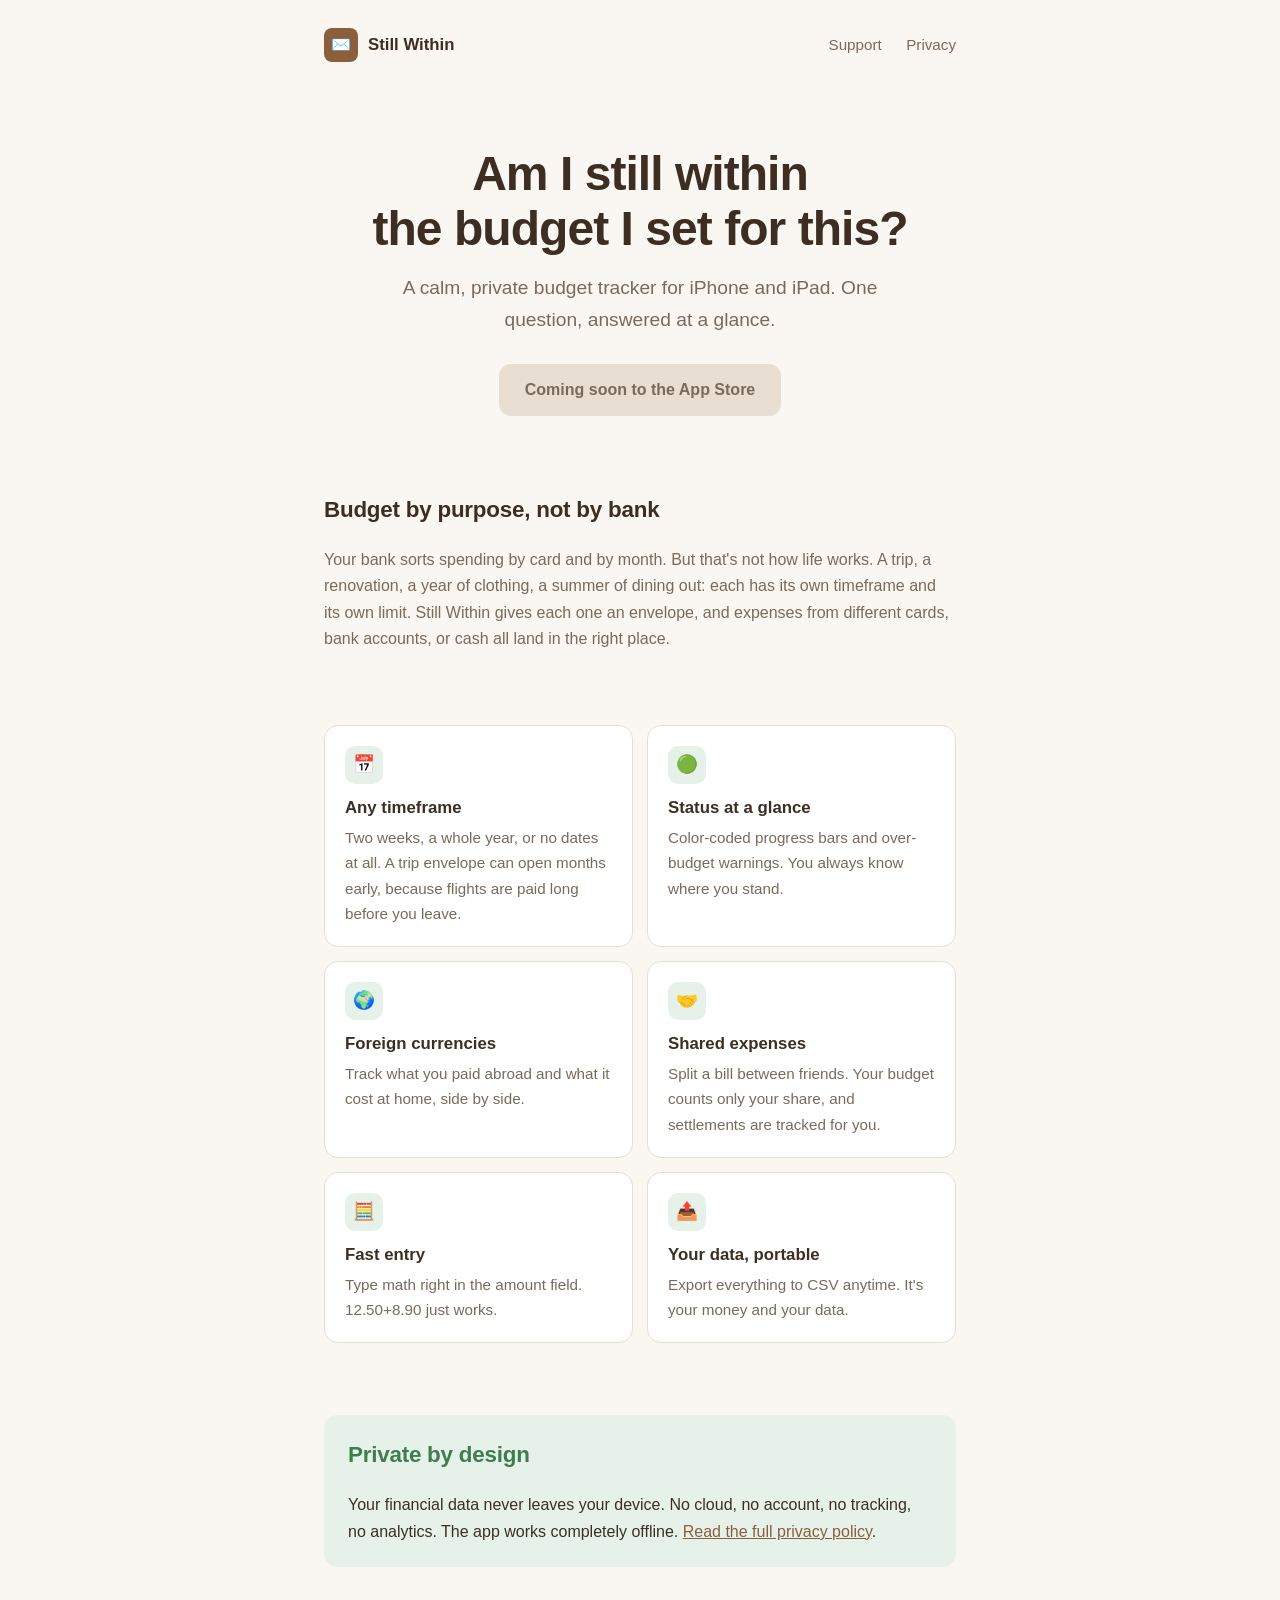
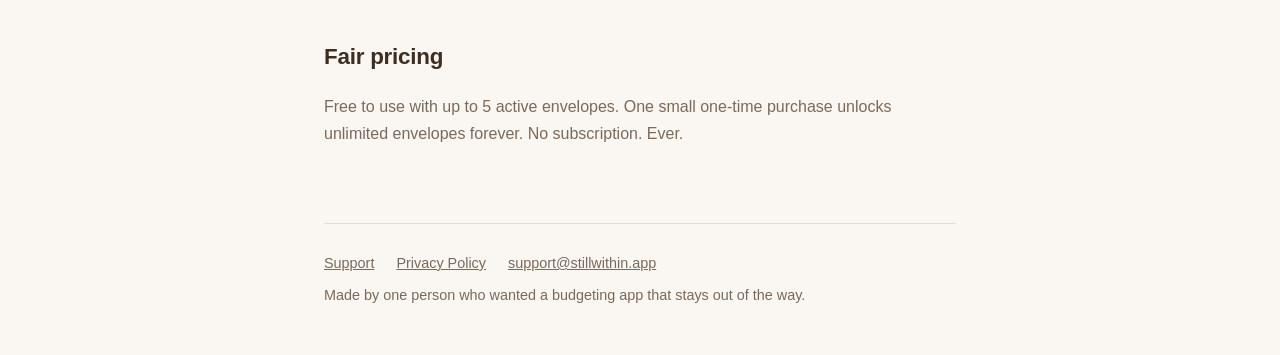
==== index.html @ 3f64d470 "Still Within website: landing, privacy, support Co-Authored-By: Claude Fable 5 <noreply@anthropic.co" ====
<!DOCTYPE html>
<html lang="en">
<head>
  <meta charset="utf-8">
  <meta name="viewport" content="width=device-width, initial-scale=1">
  <title>Still Within - Calm envelope budgeting for iPhone</title>
  <meta name="description" content="Still Within is a calm, private budget tracker for iPhone. Envelope budgeting on any timeframe. No accounts, no ads, no cloud. One question: am I still within?">
  <link rel="icon" href="data:image/svg+xml,<svg xmlns=%22http://www.w3.org/2000/svg%22 viewBox=%220 0 100 100%22><rect width=%22100%22 height=%22100%22 rx=%2222%22 fill=%22%238b5e3c%22/><text x=%2250%22 y=%2268%22 font-size=%2252%22 text-anchor=%22middle%22>✉️</text></svg>">
  <link rel="stylesheet" href="styles.css">
</head>
<body>
  <div class="wrap">
    <header>
      <nav>
        <a class="brand" href="/"><span class="mark">✉️</span>Still Within</a>
        <span class="links">
          <a href="/support/">Support</a>
          <a href="/privacy/">Privacy</a>
        </span>
      </nav>
    </header>

    <main>
      <div class="hero">
        <h1>Am I still within<br>the budget I set for this?</h1>
        <p class="tagline">A calm, private budget tracker for iPhone and iPad. One question, answered at a glance.</p>
        <span class="badge soon">Coming soon to the App&nbsp;Store</span>
      </div>

      <section>
        <h2>Budget by purpose, not by bank</h2>
        <p class="muted">Your bank sorts spending by card and by month. But that's not how life works. A trip, a renovation, a year of clothing, a summer of dining out: each has its own timeframe and its own limit. Still Within gives each one an envelope, and expenses from different cards, bank accounts, or cash all land in the right place.</p>
      </section>

      <section>
        <div class="features">
          <div class="card">
            <span class="icon">📅</span>
            <h3>Any timeframe</h3>
            <p>Two weeks, a whole year, or no dates at all. A trip envelope can open months early, because flights are paid long before you leave.</p>
          </div>
          <div class="card">
            <span class="icon">🟢</span>
            <h3>Status at a glance</h3>
            <p>Color-coded progress bars and over-budget warnings. You always know where you stand.</p>
          </div>
          <div class="card">
            <span class="icon">🌍</span>
            <h3>Foreign currencies</h3>
            <p>Track what you paid abroad and what it cost at home, side by side.</p>
          </div>
          <div class="card">
            <span class="icon">🤝</span>
            <h3>Shared expenses</h3>
            <p>Split a bill between friends. Your budget counts only your share, and settlements are tracked for you.</p>
          </div>
          <div class="card">
            <span class="icon">🧮</span>
            <h3>Fast entry</h3>
            <p>Type math right in the amount field. 12.50+8.90 just works.</p>
          </div>
          <div class="card">
            <span class="icon">📤</span>
            <h3>Your data, portable</h3>
            <p>Export everything to CSV anytime. It's your money and your data.</p>
          </div>
        </div>
      </section>

      <section>
        <div class="callout">
          <h2>Private by design</h2>
          <p>Your financial data never leaves your device. No cloud, no account, no tracking, no analytics. The app works completely offline. <a href="/privacy/">Read the full privacy policy</a>.</p>
        </div>
      </section>

      <section>
        <h2>Fair pricing</h2>
        <p class="muted">Free to use with up to 5 active envelopes. One small one-time purchase unlocks unlimited envelopes forever. No subscription. Ever.</p>
      </section>
    </main>

    <footer>
      <div class="links">
        <a href="/support/">Support</a>
        <a href="/privacy/">Privacy Policy</a>
        <a href="mailto:support@stillwithin.app">support@stillwithin.app</a>
      </div>
      <div>Made by one person who wanted a budgeting app that stays out of the way.</div>
    </footer>
  </div>
</body>
</html>
---- styles.css ----
/* Still Within - stillwithin.app */

:root {
  --bg: #faf6f1;
  --bg-card: #ffffff;
  --text: #3d2e23;
  --text-soft: #7a6a5c;
  --brown: #8b5e3c;
  --brown-deep: #6f4a2f;
  --green: #3e7d4f;
  --green-soft: #e6f2e9;
  --border: #e8ded2;
  --radius: 14px;
}

@media (prefers-color-scheme: dark) {
  :root {
    --bg: #1e1915;
    --bg-card: #2a231d;
    --text: #f0e8df;
    --text-soft: #b3a595;
    --brown: #c99b6f;
    --brown-deep: #dfb891;
    --green: #7cc08f;
    --green-soft: #263a2c;
    --border: #3d332a;
  }
}

* { margin: 0; padding: 0; box-sizing: border-box; }

body {
  font-family: -apple-system, BlinkMacSystemFont, "Segoe UI", Roboto, Helvetica, Arial, sans-serif;
  background: var(--bg);
  color: var(--text);
  line-height: 1.65;
  -webkit-font-smoothing: antialiased;
}

.wrap {
  max-width: 680px;
  margin: 0 auto;
  padding: 0 24px;
}

/* Header / nav */
header {
  padding: 28px 0;
}

nav {
  display: flex;
  align-items: center;
  justify-content: space-between;
  gap: 16px;
}

.brand {
  display: flex;
  align-items: center;
  gap: 10px;
  text-decoration: none;
  color: var(--text);
  font-weight: 700;
  font-size: 1.05rem;
}

.brand .mark {
  width: 34px;
  height: 34px;
  border-radius: 8px;
  background: var(--brown);
  display: inline-flex;
  align-items: center;
  justify-content: center;
  font-size: 1rem;
}

nav .links a {
  color: var(--text-soft);
  text-decoration: none;
  font-size: 0.95rem;
  margin-left: 20px;
}

nav .links a:hover { color: var(--brown); }

/* Hero */
.hero {
  text-align: center;
  padding: 56px 0 40px;
}

.hero h1 {
  font-size: clamp(2rem, 6vw, 3rem);
  line-height: 1.15;
  letter-spacing: -0.02em;
  margin-bottom: 16px;
}

.hero .tagline {
  font-size: 1.2rem;
  color: var(--text-soft);
  max-width: 480px;
  margin: 0 auto 28px;
}

.badge {
  display: inline-block;
  background: var(--text);
  color: var(--bg);
  text-decoration: none;
  font-weight: 600;
  padding: 13px 26px;
  border-radius: 12px;
  font-size: 1rem;
}

.badge:hover { opacity: 0.85; }

.badge.soon {
  background: var(--border);
  color: var(--text-soft);
  cursor: default;
}

/* Sections */
section { padding: 36px 0; }

h2 {
  font-size: 1.4rem;
  margin-bottom: 18px;
  letter-spacing: -0.01em;
}

h3 {
  font-size: 1.05rem;
  margin: 22px 0 6px;
}

p + p { margin-top: 12px; }

.muted { color: var(--text-soft); }

/* Feature cards */
.features {
  display: grid;
  grid-template-columns: repeat(auto-fit, minmax(240px, 1fr));
  gap: 14px;
}

.card {
  background: var(--bg-card);
  border: 1px solid var(--border);
  border-radius: var(--radius);
  padding: 20px;
}

.card .icon {
  display: inline-flex;
  width: 38px;
  height: 38px;
  border-radius: 10px;
  background: var(--green-soft);
  align-items: center;
  justify-content: center;
  font-size: 1.1rem;
  margin-bottom: 10px;
}

.card h3 { margin: 0 0 4px; }
.card p { color: var(--text-soft); font-size: 0.95rem; }

/* Callout */
.callout {
  background: var(--green-soft);
  border-radius: var(--radius);
  padding: 22px 24px;
}

.callout h2 { color: var(--green); }

/* FAQ */
details {
  background: var(--bg-card);
  border: 1px solid var(--border);
  border-radius: var(--radius);
  padding: 16px 20px;
  margin-bottom: 10px;
}

details summary {
  font-weight: 600;
  cursor: pointer;
}

details p { margin-top: 10px; color: var(--text-soft); }

/* Lists in text pages */
main ul { margin: 10px 0 10px 22px; }
main li { margin-bottom: 6px; }

a { color: var(--brown); }

/* Footer */
footer {
  border-top: 1px solid var(--border);
  margin-top: 40px;
  padding: 28px 0 48px;
  font-size: 0.9rem;
  color: var(--text-soft);
}

footer .links { margin-bottom: 8px; }

footer a {
  color: var(--text-soft);
  margin-right: 18px;
}

footer a:hover { color: var(--brown); }
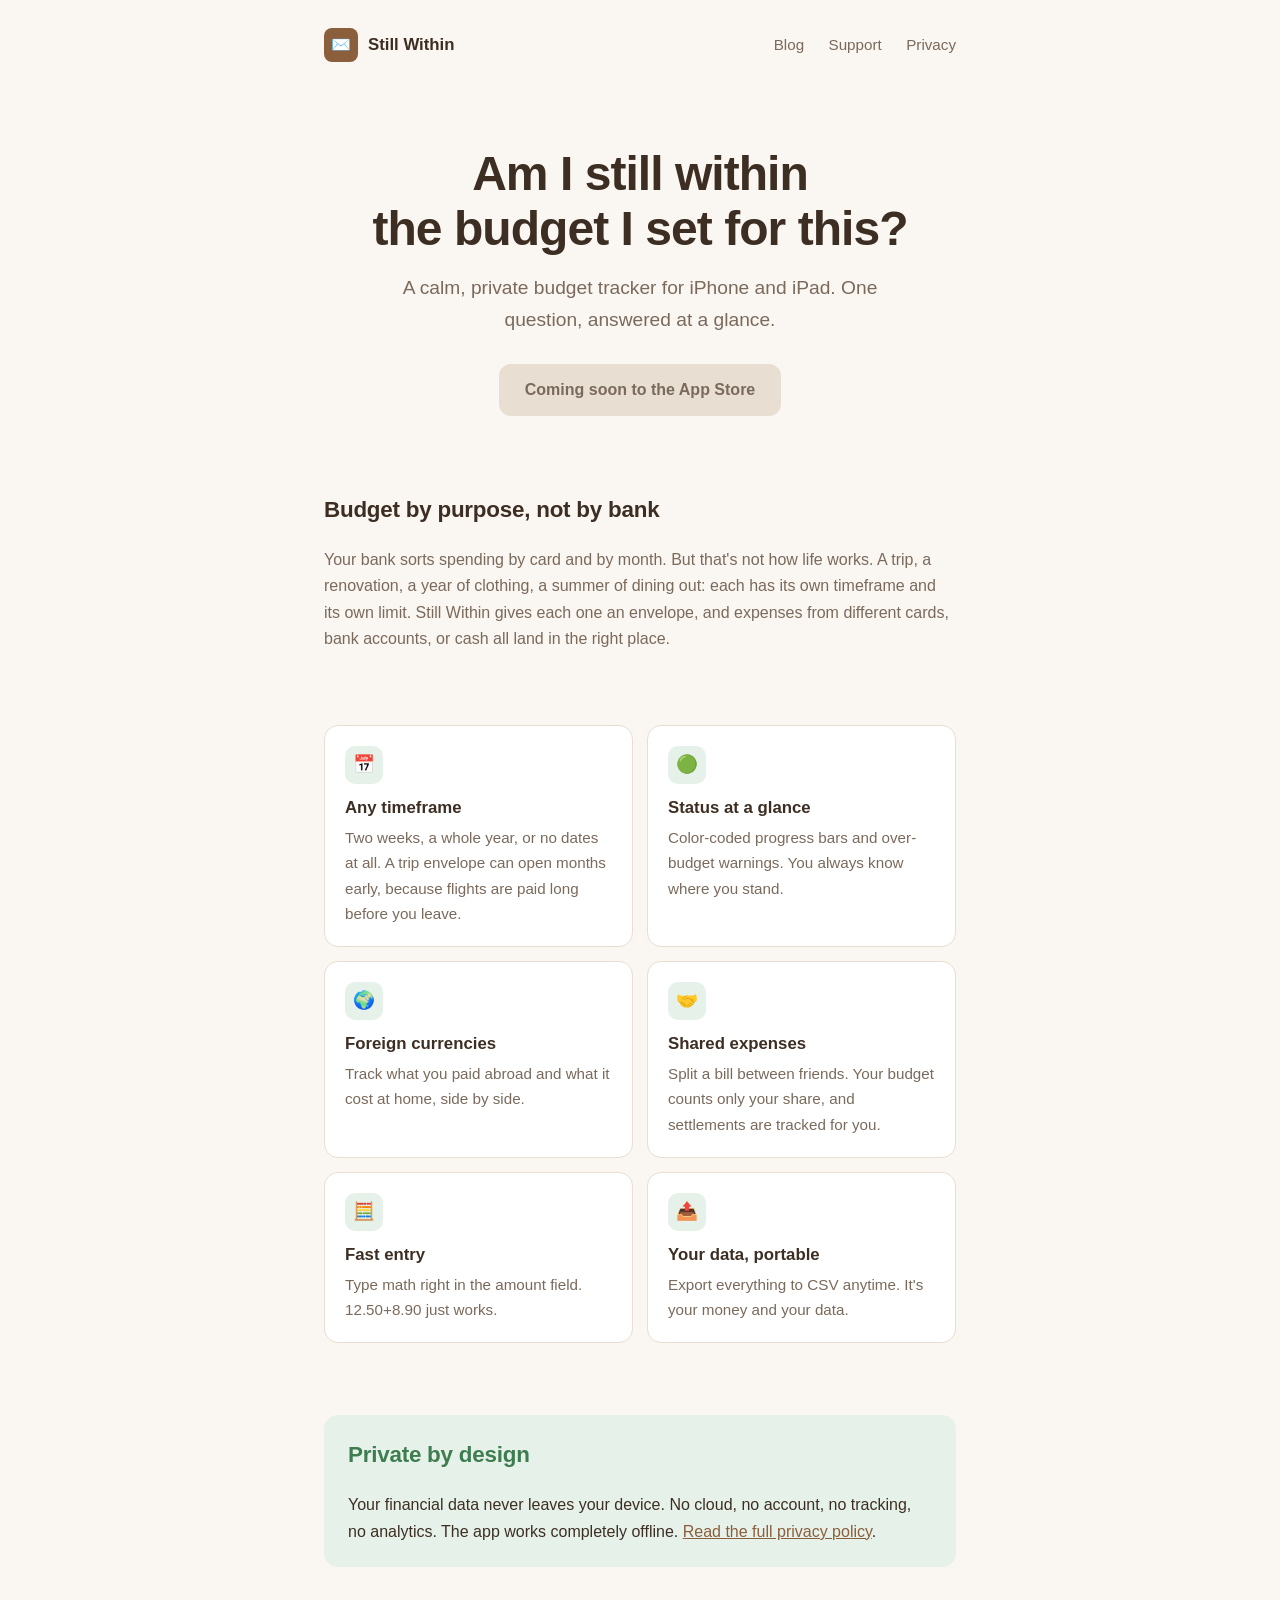
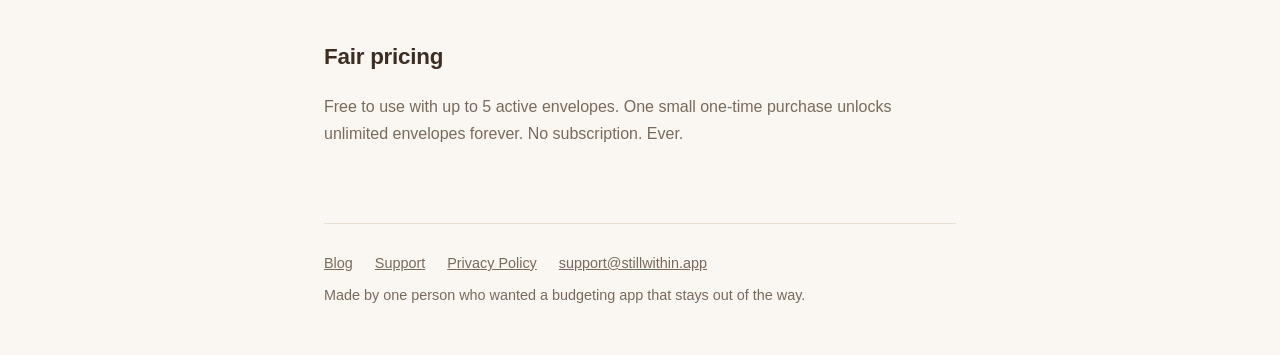
==== commit 96cf4e1f: "Add blog with first article: how to budget for a trip" ====
--- a/index.html
+++ b/index.html
@@ -14,6 +14,7 @@
       <nav>
         <a class="brand" href="/"><span class="mark">✉️</span>Still Within</a>
         <span class="links">
+          <a href="/blog/">Blog</a>
           <a href="/support/">Support</a>
           <a href="/privacy/">Privacy</a>
         </span>
@@ -82,6 +83,7 @@
 
     <footer>
       <div class="links">
+        <a href="/blog/">Blog</a>
         <a href="/support/">Support</a>
         <a href="/privacy/">Privacy Policy</a>
         <a href="mailto:support@stillwithin.app">support@stillwithin.app</a>
--- a/styles.css
+++ b/styles.css
@@ -202,6 +202,33 @@
 
 a { color: var(--brown); }
 
+/* Blog */
+.article h1 {
+  font-size: clamp(1.6rem, 5vw, 2.2rem);
+  line-height: 1.2;
+  letter-spacing: -0.02em;
+  margin-bottom: 8px;
+}
+
+.article .byline { margin-bottom: 28px; }
+
+.article p { margin-bottom: 14px; }
+
+.article h2 { margin-top: 34px; }
+
+.post-card {
+  display: block;
+  text-decoration: none;
+  color: var(--text);
+  margin-bottom: 14px;
+}
+
+.post-card:hover { border-color: var(--brown); }
+
+.post-card h3 { margin-top: 0; }
+
+.small { font-size: 0.85rem; }
+
 /* Footer */
 footer {
   border-top: 1px solid var(--border);
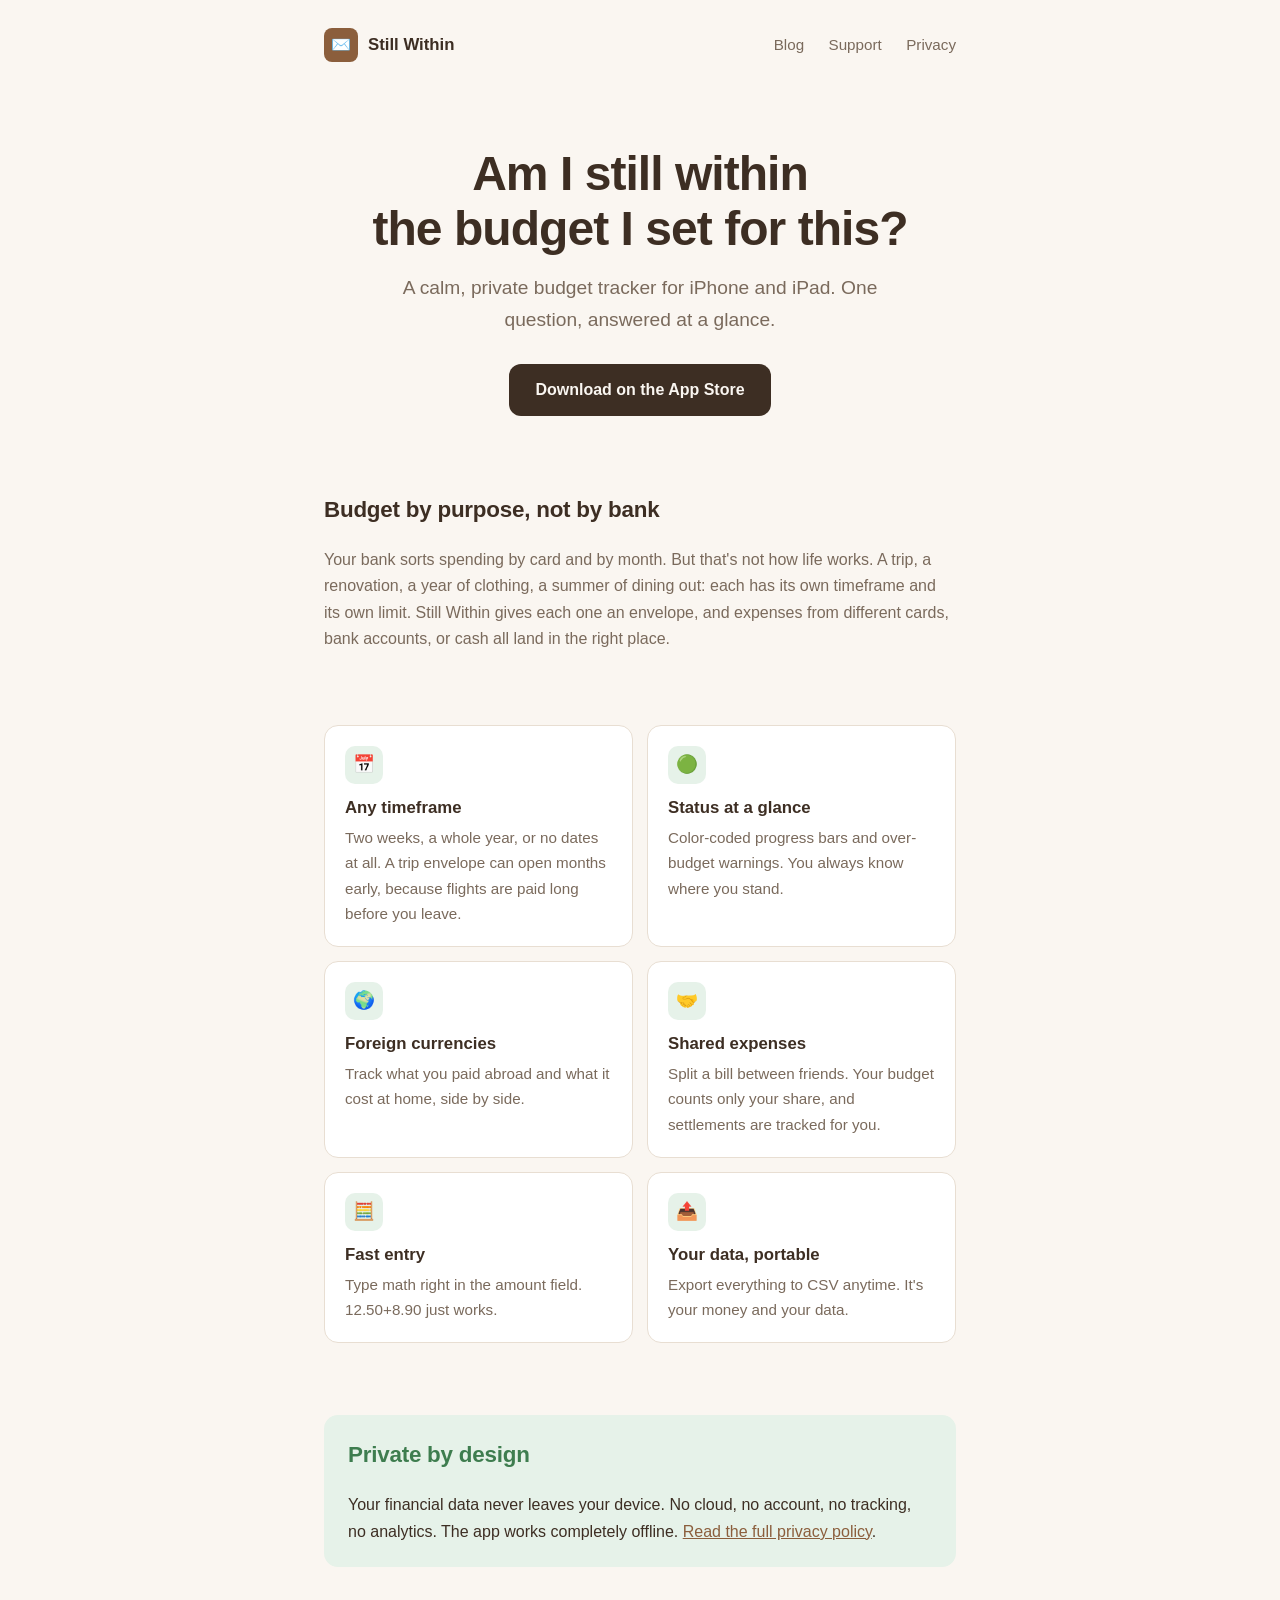
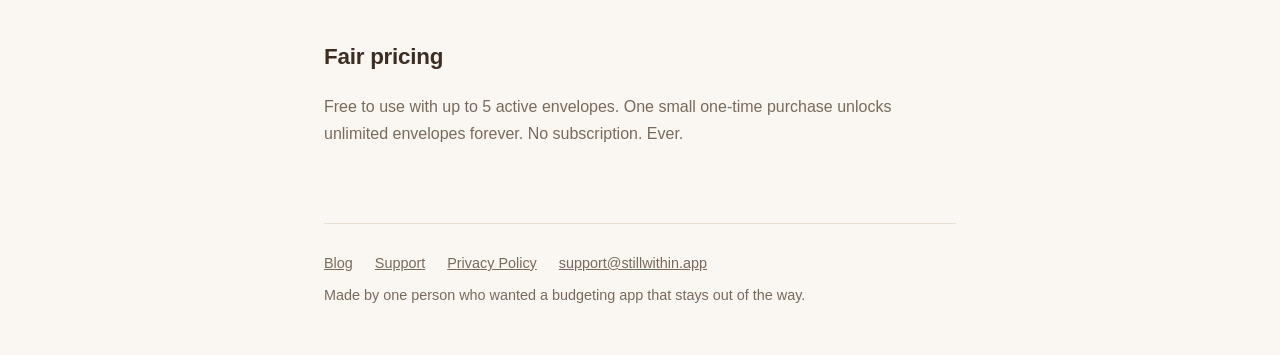
==== commit 26bc3fa7: "App is live: real App Store link" ====
--- a/index.html
+++ b/index.html
@@ -25,7 +25,7 @@
       <div class="hero">
         <h1>Am I still within<br>the budget I set for this?</h1>
         <p class="tagline">A calm, private budget tracker for iPhone and iPad. One question, answered at a glance.</p>
-        <span class="badge soon">Coming soon to the App&nbsp;Store</span>
+        <a class="badge" href="https://apps.apple.com/app/id6762869139">Download on the App&nbsp;Store</a>
       </div>
 
       <section>
